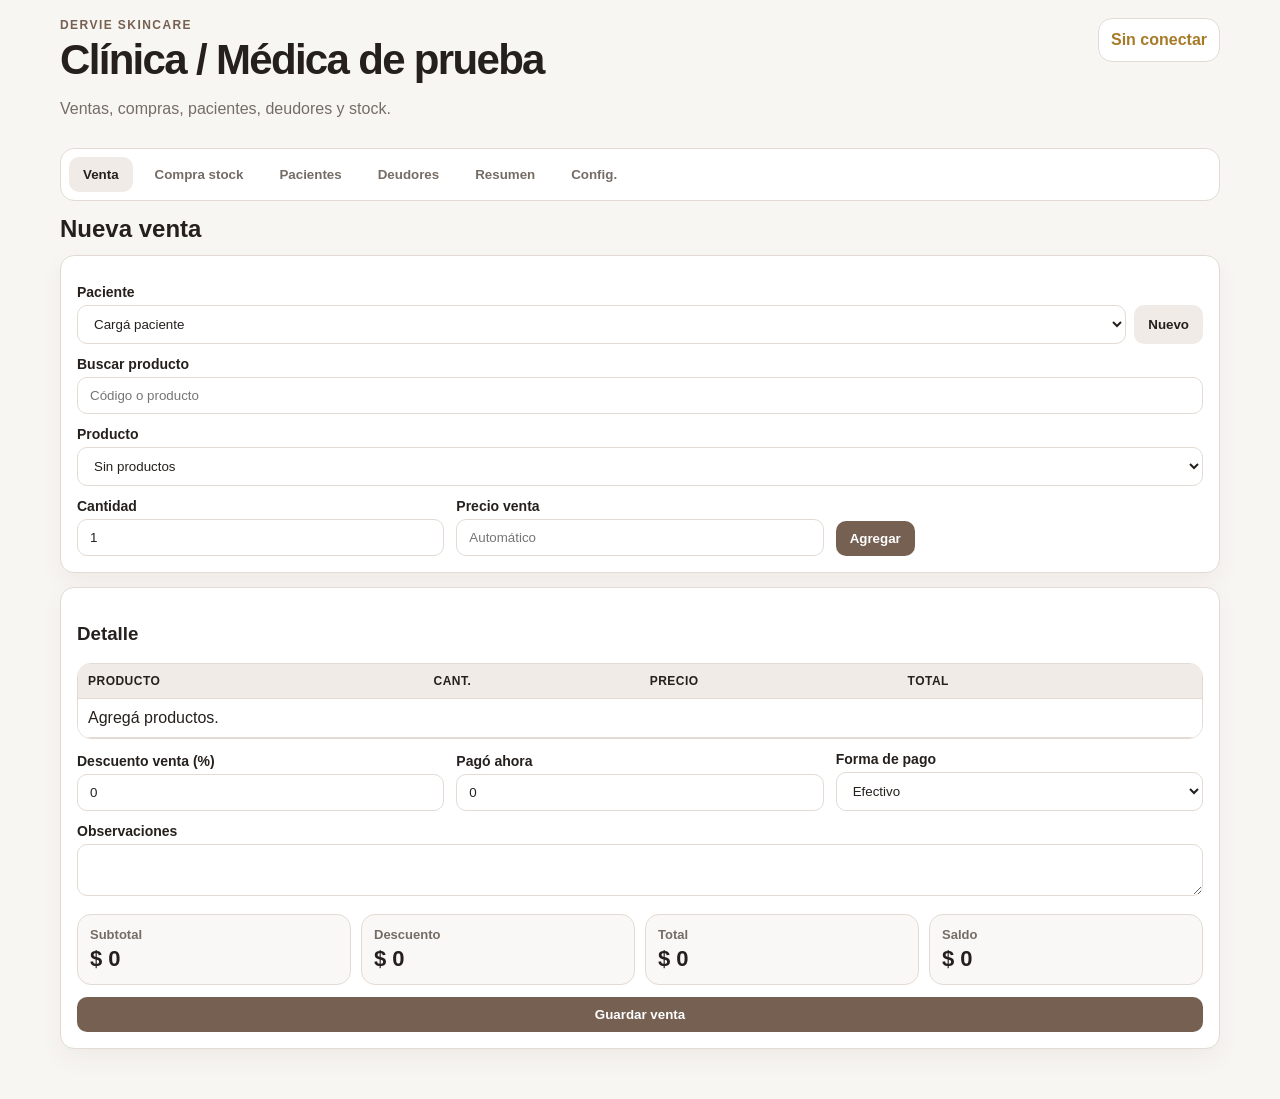
==== index.html @ 84cfae66 "Add files via upload" ====
<!doctype html>
<html lang="es-AR">
<head>
  <meta charset="utf-8">
  <meta name="viewport" content="width=device-width, initial-scale=1">
  <title>Dervie SkinCare</title>
  <link rel="stylesheet" href="style.css">
</head>
<body>
  <div class="app">
    <header class="topbar">
      <div><p class="eyebrow">Dervie SkinCare</p><h1 id="clinicName">Control de cremas</h1><p class="muted">Ventas, compras, pacientes, deudores y stock.</p></div>
      <div id="status" class="status warn">Sin conectar</div>
    </header>
    <nav class="menu">
      <button class="active" data-view="venta">Venta</button><button data-view="compra">Compra stock</button><button data-view="pacientes">Pacientes</button><button data-view="deudores">Deudores</button><button data-view="resumen">Resumen</button><button data-view="config">Config.</button>
    </nav>
    <main>
      <section id="venta" class="view active">
        <h2>Nueva venta</h2>
        <div class="card">
          <label>Paciente</label><div class="inline"><select id="vPaciente"></select><button class="light" data-go="pacientes">Nuevo</button></div>
          <label>Buscar producto</label><input id="vBuscar" placeholder="Código o producto">
          <label>Producto</label><select id="vProducto"></select>
          <div class="grid3"><div><label>Cantidad</label><input id="vCant" type="number" min="1" value="1"></div><div><label>Precio venta</label><input id="vPrecio" type="number" placeholder="Automático"></div><div class="end"><button id="addVenta" class="primary">Agregar</button></div></div>
        </div>
        <div class="card">
          <h3>Detalle</h3><div class="table"><table><thead><tr><th>Producto</th><th>Cant.</th><th>Precio</th><th>Total</th><th></th></tr></thead><tbody id="vDetalle"></tbody></table></div>
          <div class="grid3"><div><label>Descuento venta (%)</label><input id="vDesc" type="number" min="0" value="0"></div><div><label>Pagó ahora</label><input id="vPago" type="number" min="0" value="0"></div><div><label>Forma de pago</label><select id="vForma"><option>Efectivo</option><option>Transferencia</option><option>Débito</option><option>Crédito</option><option>Mixto</option><option>Pendiente</option></select></div></div>
          <label>Observaciones</label><textarea id="vObs" rows="2"></textarea>
          <div class="totals"><div><span>Subtotal</span><b id="vSub">$0</b></div><div><span>Descuento</span><b id="vDescMonto">$0</b></div><div><span>Total</span><b id="vTotal">$0</b></div><div><span>Saldo</span><b id="vSaldo">$0</b></div></div>
          <button id="saveVenta" class="primary wide">Guardar venta</button>
        </div>
      </section>
      <section id="compra" class="view">
        <div class="head"><h2>Compra / ingreso de stock</h2><button id="importCatalogo" class="light">Importar catálogo</button></div>
        <div class="card"><p class="hint">Precio compra = lo que la médica paga. Descuento: 10 unidades = 10%, 15 unidades = 20%.</p>
          <label>Buscar producto</label><input id="cBuscar" placeholder="Código o producto"><label>Producto</label><select id="cProducto"></select>
          <div class="grid3"><div><label>Cantidad</label><input id="cCant" type="number" min="1" value="1"></div><div><label>Precio compra</label><input id="cPrecio" type="number" placeholder="Automático"></div><div><label>Total estimado</label><input id="cTotal" disabled></div></div>
          <label>Observaciones</label><textarea id="cObs" rows="2"></textarea><button id="saveCompra" class="primary wide">Guardar compra y sumar stock</button>
        </div>
        <div class="card"><h3>Stock actual</h3><div class="table"><table><thead><tr><th>Código</th><th>Producto</th><th>Precio compra</th><th>Venta sugerida</th><th>Stock</th></tr></thead><tbody id="stockRows"></tbody></table></div></div>
      </section>
      <section id="pacientes" class="view">
        <h2>Pacientes</h2><div class="card"><label>Paciente</label><input id="pNombre" placeholder="Apellido y nombre"><label>Teléfono</label><input id="pTel"><label>Observaciones</label><textarea id="pObs" rows="2"></textarea><button id="savePaciente" class="primary wide">Guardar paciente</button></div>
        <div class="card"><input id="pBuscar" placeholder="Buscar paciente"><div class="table"><table><thead><tr><th>Paciente</th><th>Teléfono</th><th>Obs.</th></tr></thead><tbody id="pacRows"></tbody></table></div></div>
      </section>
      <section id="deudores" class="view"><h2>Deudores</h2><div class="card"><div class="table"><table><thead><tr><th>Fecha</th><th>Paciente</th><th>Total</th><th>Pagado</th><th>Saldo</th><th>Estado</th><th></th></tr></thead><tbody id="deudRows"></tbody></table></div></div></section>
      <section id="resumen" class="view"><div class="head"><h2>Resumen</h2><button id="reload" class="light">Actualizar</button></div><div class="kpis"><div><span>Ventas</span><b id="kVentas">$0</b></div><div><span>Cobrado</span><b id="kCobrado">$0</b></div><div><span>Deuda</span><b id="kDeuda">$0</b></div><div><span>Stock valorizado</span><b id="kStock">$0</b></div></div></section>
      <section id="config" class="view"><h2>Configuración</h2><div class="card"><p class="hint">Para probar, pegá acá la URL de Apps Script que termina en /exec. Para dejarla fija, pegala en config.js.</p><label>URL Apps Script</label><input id="apiUrl"><button id="saveApi" class="primary wide">Guardar conexión local</button><button id="testApi" class="light wide">Probar conexión</button></div></section>
    </main>
  </div>
  <dialog id="payDialog"><form method="dialog"><h3>Registrar pago</h3><p id="payInfo" class="muted"></p><input type="hidden" id="payVenta"><label>Importe</label><input id="payImporte" type="number"><label>Forma de pago</label><select id="payForma"><option>Efectivo</option><option>Transferencia</option><option>Débito</option><option>Crédito</option></select><label>Obs.</label><textarea id="payObs" rows="2"></textarea><div class="dialogActions"><button class="light" value="cancel">Cancelar</button><button id="confirmPay" class="primary">Guardar</button></div></form></dialog>
  <div id="toast" class="toast"></div>
  <script src="config.js"></script><script src="script.js"></script>
</body>
</html>
---- style.css ----
:root{--bg:#f8f6f3;--card:#fff;--soft:#f0ebe6;--line:#e3dbd3;--text:#25201d;--muted:#756c66;--brand:#756052;--ok:#3f7d5b;--warn:#a77a28;--bad:#a35353}*{box-sizing:border-box}body{margin:0;background:var(--bg);color:var(--text);font-family:Arial,Helvetica,sans-serif}.app{width:min(1160px,calc(100% - 24px));margin:0 auto;padding:18px 0 36px}.topbar,.head{display:flex;justify-content:space-between;gap:12px;align-items:flex-start}.eyebrow{margin:0 0 4px;color:var(--brand);font-size:12px;font-weight:700;letter-spacing:.12em;text-transform:uppercase}h1{margin:0 0 6px;font-size:clamp(28px,4vw,42px);letter-spacing:-.04em}h2{margin:0 0 12px}.muted,.hint{color:var(--muted)}.hint{background:#faf8f6;border:1px solid var(--line);border-radius:14px;padding:12px}.status{background:#fff;border:1px solid var(--line);border-radius:14px;padding:12px;font-weight:700}.status.ok{color:var(--ok)}.status.warn{color:var(--warn)}.status.bad{color:var(--bad)}.menu{display:flex;gap:8px;overflow:auto;background:#fff;border:1px solid var(--line);border-radius:14px;padding:8px;margin:14px 0}.menu button{border:0;background:transparent;color:var(--muted);border-radius:10px;padding:10px 14px;font-weight:700;cursor:pointer;white-space:nowrap}.menu button.active{background:var(--soft);color:var(--text)}.view{display:none}.view.active{display:block}.card,.kpis>div{background:var(--card);border:1px solid var(--line);border-radius:14px;padding:16px;margin-bottom:14px;box-shadow:0 10px 24px rgba(50,36,28,.05)}label{display:block;margin:12px 0 5px;font-weight:700;font-size:14px}input,select,textarea{width:100%;border:1px solid var(--line);border-radius:10px;padding:10px 12px;background:#fff;color:var(--text);outline:none}input:focus,select:focus,textarea:focus{border-color:#a58d7c;box-shadow:0 0 0 3px rgba(165,141,124,.18)}textarea{resize:vertical}.inline{display:grid;grid-template-columns:1fr auto;gap:8px}.grid3{display:grid;grid-template-columns:repeat(3,minmax(0,1fr));gap:12px;align-items:end}.end{align-self:end}button,.primary,.light{border:0;border-radius:10px;padding:10px 14px;font-weight:700;cursor:pointer}.primary{background:var(--brand);color:#fff}.light{background:var(--soft);color:var(--text)}.wide{width:100%;margin-top:12px}.table{overflow-x:auto;border:1px solid var(--line);border-radius:14px}table{width:100%;min-width:720px;border-collapse:collapse;background:#fff}th,td{padding:10px;border-bottom:1px solid var(--line);text-align:left;vertical-align:top}th{background:var(--soft);font-size:12px;text-transform:uppercase;letter-spacing:.04em}.totals,.kpis{display:grid;grid-template-columns:repeat(4,minmax(0,1fr));gap:10px;margin-top:14px}.totals div{background:#faf8f6;border:1px solid var(--line);border-radius:14px;padding:12px}.totals span,.kpis span{display:block;color:var(--muted);font-size:13px;font-weight:700}.totals b,.kpis b{display:block;margin-top:4px;font-size:22px}.badge{display:inline-block;border-radius:999px;padding:4px 8px;font-size:12px;font-weight:700}.badge.ok{background:#e6f1ea;color:var(--ok)}.badge.warn{background:#f5eddd;color:var(--warn)}.badge.bad{background:#f5e3e3;color:var(--bad)}dialog{border:0;border-radius:14px;width:min(460px,calc(100% - 24px));padding:18px}.dialogActions{display:flex;justify-content:flex-end;gap:8px;margin-top:14px}.toast{position:fixed;right:16px;bottom:16px;background:#25201d;color:#fff;border-radius:14px;padding:12px 14px;max-width:420px;opacity:0;transform:translateY(10px);pointer-events:none;transition:.2s}.toast.show{opacity:1;transform:translateY(0)}.toast.ok{background:var(--ok)}.toast.bad{background:var(--bad)}.toast.warn{background:var(--warn)}@media(max-width:800px){.topbar,.head{flex-direction:column}.inline,.grid3,.totals,.kpis{grid-template-columns:1fr}}
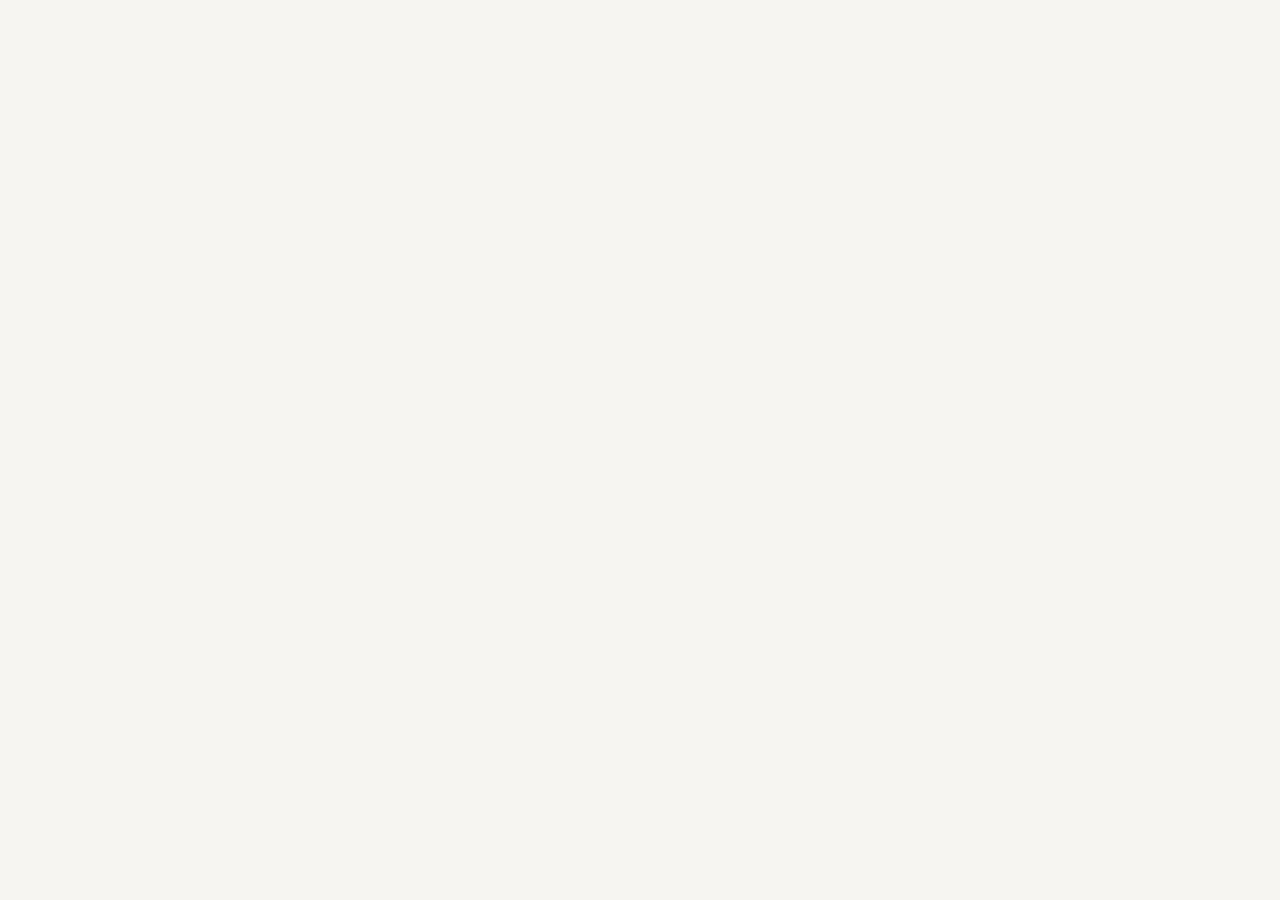
==== commit ca6bc0ef: "Add files via upload" ====
--- a/index.html
+++ b/index.html
@@ -2,56 +2,12 @@
 <html lang="es-AR">
 <head>
   <meta charset="utf-8">
-  <meta name="viewport" content="width=device-width, initial-scale=1">
-  <title>Dervie SkinCare</title>
-  <link rel="stylesheet" href="style.css">
+  <meta name="viewport" content="width=device-width,initial-scale=1">
+  <title>Dashboard | Dervie SkinCare</title>
+  <link rel="icon" href="assets/logo.svg">
+  <link rel="stylesheet" href="css/styles.css">
 </head>
 <body>
-  <div class="app">
-    <header class="topbar">
-      <div><p class="eyebrow">Dervie SkinCare</p><h1 id="clinicName">Control de cremas</h1><p class="muted">Ventas, compras, pacientes, deudores y stock.</p></div>
-      <div id="status" class="status warn">Sin conectar</div>
-    </header>
-    <nav class="menu">
-      <button class="active" data-view="venta">Venta</button><button data-view="compra">Compra stock</button><button data-view="pacientes">Pacientes</button><button data-view="deudores">Deudores</button><button data-view="resumen">Resumen</button><button data-view="config">Config.</button>
-    </nav>
-    <main>
-      <section id="venta" class="view active">
-        <h2>Nueva venta</h2>
-        <div class="card">
-          <label>Paciente</label><div class="inline"><select id="vPaciente"></select><button class="light" data-go="pacientes">Nuevo</button></div>
-          <label>Buscar producto</label><input id="vBuscar" placeholder="Código o producto">
-          <label>Producto</label><select id="vProducto"></select>
-          <div class="grid3"><div><label>Cantidad</label><input id="vCant" type="number" min="1" value="1"></div><div><label>Precio venta</label><input id="vPrecio" type="number" placeholder="Automático"></div><div class="end"><button id="addVenta" class="primary">Agregar</button></div></div>
-        </div>
-        <div class="card">
-          <h3>Detalle</h3><div class="table"><table><thead><tr><th>Producto</th><th>Cant.</th><th>Precio</th><th>Total</th><th></th></tr></thead><tbody id="vDetalle"></tbody></table></div>
-          <div class="grid3"><div><label>Descuento venta (%)</label><input id="vDesc" type="number" min="0" value="0"></div><div><label>Pagó ahora</label><input id="vPago" type="number" min="0" value="0"></div><div><label>Forma de pago</label><select id="vForma"><option>Efectivo</option><option>Transferencia</option><option>Débito</option><option>Crédito</option><option>Mixto</option><option>Pendiente</option></select></div></div>
-          <label>Observaciones</label><textarea id="vObs" rows="2"></textarea>
-          <div class="totals"><div><span>Subtotal</span><b id="vSub">$0</b></div><div><span>Descuento</span><b id="vDescMonto">$0</b></div><div><span>Total</span><b id="vTotal">$0</b></div><div><span>Saldo</span><b id="vSaldo">$0</b></div></div>
-          <button id="saveVenta" class="primary wide">Guardar venta</button>
-        </div>
-      </section>
-      <section id="compra" class="view">
-        <div class="head"><h2>Compra / ingreso de stock</h2><button id="importCatalogo" class="light">Importar catálogo</button></div>
-        <div class="card"><p class="hint">Precio compra = lo que la médica paga. Descuento: 10 unidades = 10%, 15 unidades = 20%.</p>
-          <label>Buscar producto</label><input id="cBuscar" placeholder="Código o producto"><label>Producto</label><select id="cProducto"></select>
-          <div class="grid3"><div><label>Cantidad</label><input id="cCant" type="number" min="1" value="1"></div><div><label>Precio compra</label><input id="cPrecio" type="number" placeholder="Automático"></div><div><label>Total estimado</label><input id="cTotal" disabled></div></div>
-          <label>Observaciones</label><textarea id="cObs" rows="2"></textarea><button id="saveCompra" class="primary wide">Guardar compra y sumar stock</button>
-        </div>
-        <div class="card"><h3>Stock actual</h3><div class="table"><table><thead><tr><th>Código</th><th>Producto</th><th>Precio compra</th><th>Venta sugerida</th><th>Stock</th></tr></thead><tbody id="stockRows"></tbody></table></div></div>
-      </section>
-      <section id="pacientes" class="view">
-        <h2>Pacientes</h2><div class="card"><label>Paciente</label><input id="pNombre" placeholder="Apellido y nombre"><label>Teléfono</label><input id="pTel"><label>Observaciones</label><textarea id="pObs" rows="2"></textarea><button id="savePaciente" class="primary wide">Guardar paciente</button></div>
-        <div class="card"><input id="pBuscar" placeholder="Buscar paciente"><div class="table"><table><thead><tr><th>Paciente</th><th>Teléfono</th><th>Obs.</th></tr></thead><tbody id="pacRows"></tbody></table></div></div>
-      </section>
-      <section id="deudores" class="view"><h2>Deudores</h2><div class="card"><div class="table"><table><thead><tr><th>Fecha</th><th>Paciente</th><th>Total</th><th>Pagado</th><th>Saldo</th><th>Estado</th><th></th></tr></thead><tbody id="deudRows"></tbody></table></div></div></section>
-      <section id="resumen" class="view"><div class="head"><h2>Resumen</h2><button id="reload" class="light">Actualizar</button></div><div class="kpis"><div><span>Ventas</span><b id="kVentas">$0</b></div><div><span>Cobrado</span><b id="kCobrado">$0</b></div><div><span>Deuda</span><b id="kDeuda">$0</b></div><div><span>Stock valorizado</span><b id="kStock">$0</b></div></div></section>
-      <section id="config" class="view"><h2>Configuración</h2><div class="card"><p class="hint">Para probar, pegá acá la URL de Apps Script que termina en /exec. Para dejarla fija, pegala en config.js.</p><label>URL Apps Script</label><input id="apiUrl"><button id="saveApi" class="primary wide">Guardar conexión local</button><button id="testApi" class="light wide">Probar conexión</button></div></section>
-    </main>
-  </div>
-  <dialog id="payDialog"><form method="dialog"><h3>Registrar pago</h3><p id="payInfo" class="muted"></p><input type="hidden" id="payVenta"><label>Importe</label><input id="payImporte" type="number"><label>Forma de pago</label><select id="payForma"><option>Efectivo</option><option>Transferencia</option><option>Débito</option><option>Crédito</option></select><label>Obs.</label><textarea id="payObs" rows="2"></textarea><div class="dialogActions"><button class="light" value="cancel">Cancelar</button><button id="confirmPay" class="primary">Guardar</button></div></form></dialog>
-  <div id="toast" class="toast"></div>
-  <script src="config.js"></script><script src="script.js"></script>
+  <script type="module" src="js/dashboard.js"></script>
 </body>
-</html>
+</html>
--- a/css/styles.css
+++ b/css/styles.css
@@ -0,0 +1,66 @@
+
+:root{
+  --bg:#f7f5f2;--card:#fff;--card2:#fbfaf8;--text:#27221e;--muted:#72685f;
+  --line:#e3dad2;--soft:#f0ebe6;--brand:#7b5b46;--brand2:#a88469;
+  --ok:#2f7d55;--warn:#b7791f;--bad:#b34d4d;--blue:#346da6;
+  --shadow:0 16px 42px rgba(42,30,22,.08);--radius:18px;
+  --font:Inter,system-ui,-apple-system,BlinkMacSystemFont,"Segoe UI",Arial,sans-serif;
+}
+[data-theme="dark"]{
+  --bg:#161310;--card:#211d19;--card2:#2a2520;--text:#f3eee8;--muted:#b6aaa0;
+  --line:#3b332c;--soft:#302a24;--brand:#c8a98e;--brand2:#e3c8af;
+  --shadow:0 16px 42px rgba(0,0,0,.22);
+}
+*{box-sizing:border-box}
+body{margin:0;background:radial-gradient(circle at top left,rgba(168,132,105,.22),transparent 28rem),var(--bg);color:var(--text);font-family:var(--font)}
+button,input,select,textarea{font:inherit}
+a{text-decoration:none;color:inherit}
+.app{display:grid;grid-template-columns:270px 1fr;min-height:100vh}
+.side{position:sticky;top:0;height:100vh;padding:22px;border-right:1px solid var(--line);background:rgba(255,255,255,.68);backdrop-filter:blur(18px)}
+[data-theme="dark"] .side{background:rgba(33,29,25,.72)}
+.logo{display:flex;margin-bottom:24px}.logo img{width:170px}
+.nav{display:grid;gap:8px}.nav a{padding:12px;border-radius:14px;color:var(--muted);font-weight:800;display:flex;gap:10px;align-items:center}
+.nav a:hover{background:var(--soft);color:var(--text)}.nav a.active{background:var(--text);color:var(--bg)}
+.side-foot{position:absolute;left:22px;right:22px;bottom:22px;display:grid;gap:10px}
+.userbox{background:var(--card);border:1px solid var(--line);border-radius:var(--radius);padding:13px;box-shadow:var(--shadow);font-size:13px}
+.userbox strong{display:block}.userbox span{color:var(--muted);word-break:break-word}
+.main{padding:26px;max-width:1360px;width:100%}
+.top{display:flex;justify-content:space-between;align-items:flex-start;gap:16px;margin-bottom:22px}
+.eyebrow{margin:0 0 6px;color:var(--brand);font-size:12px;text-transform:uppercase;letter-spacing:.13em;font-weight:900}
+h1{font-size:clamp(30px,4vw,48px);margin:0 0 6px;letter-spacing:-.045em}
+h2{font-size:23px;margin:0 0 12px;letter-spacing:-.03em}
+h3{margin:0 0 10px}.muted{color:var(--muted)}
+.actions{display:flex;gap:10px;flex-wrap:wrap}
+.btn{border:0;border-radius:13px;background:var(--soft);color:var(--text);min-height:42px;padding:10px 14px;font-weight:900;cursor:pointer}
+.btn.primary{background:var(--brand);color:#fff}.btn.dark{background:var(--text);color:var(--bg)}.btn.danger{background:var(--bad);color:#fff}.btn.ghost{background:transparent;border:1px solid var(--line)}.btn.block{width:100%}.btn:disabled{opacity:.55;cursor:not-allowed}
+.grid{display:grid;gap:16px}.cols2{grid-template-columns:repeat(2,minmax(0,1fr))}.cols3{grid-template-columns:repeat(3,minmax(0,1fr))}.cols4{grid-template-columns:repeat(4,minmax(0,1fr))}
+.card{background:var(--card);border:1px solid var(--line);border-radius:var(--radius);box-shadow:var(--shadow);padding:18px;margin-bottom:16px}
+.kpi span{color:var(--muted);font-size:13px;font-weight:900}.kpi strong{display:block;font-size:28px;margin-top:6px;letter-spacing:-.04em}.kpi small{color:var(--muted)}
+label{display:block;font-size:13px;font-weight:900;margin:10px 0 6px}
+input,select,textarea{width:100%;border:1px solid var(--line);background:var(--card);color:var(--text);border-radius:13px;padding:11px 12px;min-height:42px;outline:0}
+textarea{resize:vertical;min-height:82px}
+input:focus,select:focus,textarea:focus{border-color:var(--brand2);box-shadow:0 0 0 4px rgba(168,132,105,.18)}
+.formgrid{display:grid;gap:12px}.form2{grid-template-columns:repeat(2,minmax(0,1fr))}.form3{grid-template-columns:repeat(3,minmax(0,1fr))}.form4{grid-template-columns:repeat(4,minmax(0,1fr))}
+.inline{display:grid;grid-template-columns:1fr auto;gap:8px}.split{display:grid;grid-template-columns:1.08fr .92fr;gap:16px}
+.tablewrap{overflow:auto;border:1px solid var(--line);border-radius:var(--radius);background:var(--card)}
+table{width:100%;border-collapse:collapse;min-width:880px}
+th,td{padding:12px;border-bottom:1px solid var(--line);text-align:left;font-size:14px;vertical-align:middle}
+th{font-size:11px;text-transform:uppercase;letter-spacing:.08em;color:var(--muted);background:var(--card2)}
+tr:last-child td{border-bottom:0}.help{font-size:12px;color:var(--muted);margin-top:4px}.empty{text-align:center;color:var(--muted);padding:30px}
+.badge{display:inline-flex;align-items:center;border-radius:999px;padding:5px 9px;font-size:12px;font-weight:900}
+.ok{background:rgba(47,125,85,.13);color:var(--ok)}.warn{background:rgba(183,121,31,.15);color:var(--warn)}.bad{background:rgba(179,77,77,.15);color:var(--bad)}.blue{background:rgba(52,109,166,.14);color:var(--blue)}
+.totals{display:grid;grid-template-columns:repeat(4,minmax(0,1fr));gap:10px;margin-top:14px}
+.total{background:var(--card2);border:1px solid var(--line);border-radius:15px;padding:12px}.total span{font-size:12px;color:var(--muted);font-weight:900}.total strong{display:block;font-size:20px;margin-top:4px}
+dialog{border:0;border-radius:22px;padding:0;width:min(760px,calc(100vw - 26px));background:var(--card);color:var(--text);box-shadow:0 28px 80px rgba(0,0,0,.28)}
+dialog::backdrop{background:rgba(0,0,0,.34);backdrop-filter:blur(3px)}
+.modal{padding:20px}.modal-head{display:flex;justify-content:space-between;gap:12px;align-items:flex-start;margin-bottom:12px}.modal-actions{display:flex;gap:10px;justify-content:flex-end;margin-top:16px}
+.toast{position:fixed;right:20px;bottom:20px;z-index:50;background:var(--text);color:var(--bg);padding:13px 15px;border-radius:16px;box-shadow:var(--shadow);opacity:0;transform:translateY(10px);transition:.18s;pointer-events:none;max-width:min(460px,calc(100vw - 28px))}
+.toast.show{opacity:1;transform:translateY(0)}.toast.ok{background:var(--ok);color:#fff}.toast.warn{background:var(--warn);color:#fff}.toast.bad{background:var(--bad);color:#fff}
+.loading{position:fixed;inset:0;display:none;z-index:45;place-items:center;background:rgba(247,245,242,.65);backdrop-filter:blur(3px)}
+[data-theme="dark"] .loading{background:rgba(22,19,16,.65)}.loading.show{display:grid}
+.loadcard{background:var(--card);border:1px solid var(--line);border-radius:20px;padding:22px;text-align:center;box-shadow:var(--shadow)}
+.spin{width:30px;height:30px;border:3px solid var(--line);border-top-color:var(--brand);border-radius:999px;margin:0 auto 10px;animation:spin .75s linear infinite}@keyframes spin{to{transform:rotate(360deg)}}
+.mobile{display:none;position:sticky;top:0;z-index:25;background:rgba(255,255,255,.82);border-bottom:1px solid var(--line);backdrop-filter:blur(16px);padding:12px 14px;justify-content:space-between;align-items:center}
+[data-theme="dark"] .mobile{background:rgba(33,29,25,.82)}
+.mobile img{width:145px}.menubtn{border:1px solid var(--line);background:var(--card);border-radius:12px;width:42px;height:42px;font-weight:900}
+@media(max-width:980px){.app{display:block}.mobile{display:flex}.side{position:fixed;inset:0 auto 0 0;z-index:35;width:290px;transform:translateX(-105%);transition:.2s}.menu-open .side{transform:translateX(0)}.side-foot{position:static;margin-top:18px}.main{padding:18px 14px}.top{flex-direction:column}.grid,.cols2,.cols3,.cols4,.split,.formgrid,.form2,.form3,.form4,.totals{grid-template-columns:1fr}.actions{width:100%}.actions .btn{flex:1}}
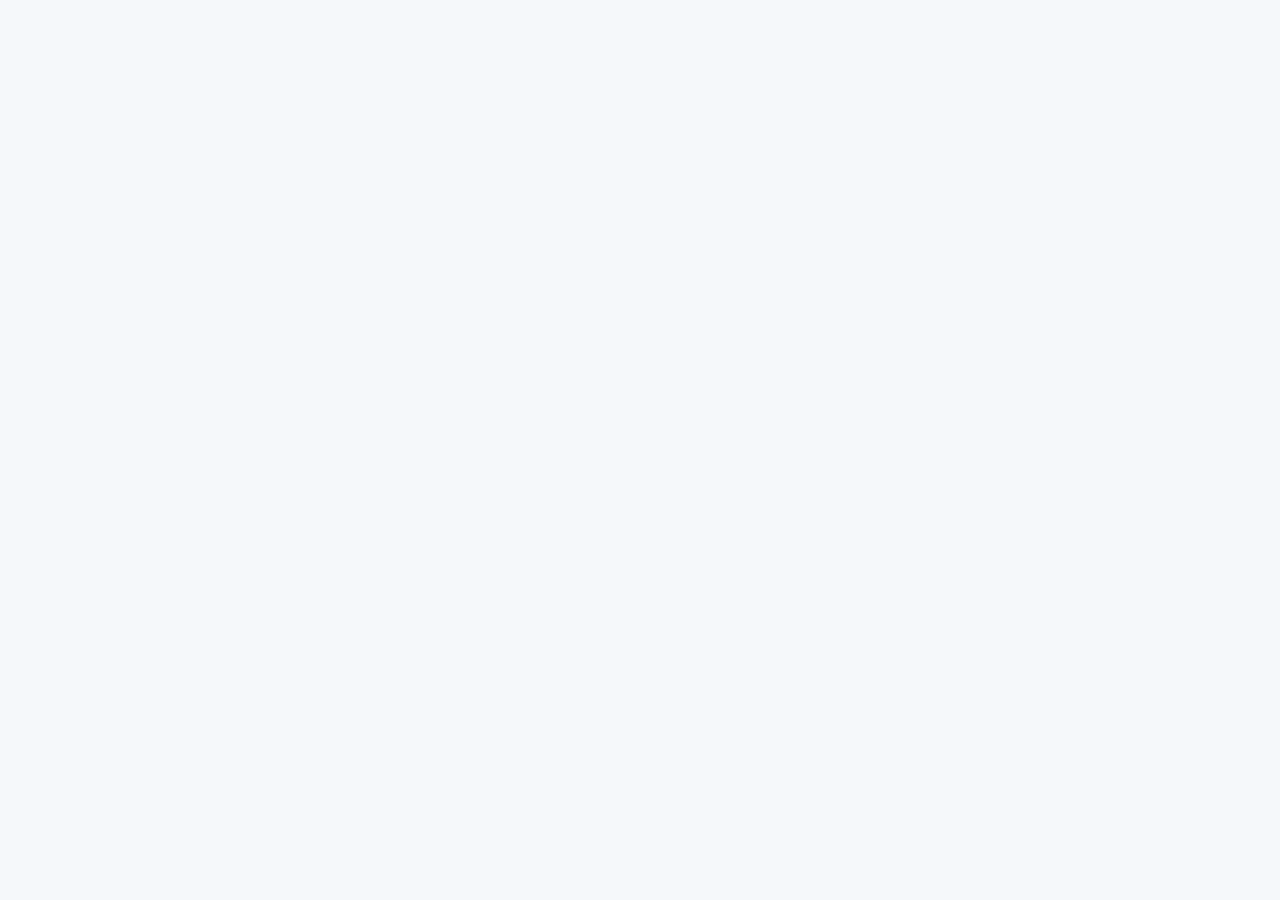
==== commit 881b4ba0: "Actualizar version de modulos web" ====
--- a/index.html
+++ b/index.html
@@ -3,11 +3,12 @@
 <head>
   <meta charset="utf-8">
   <meta name="viewport" content="width=device-width,initial-scale=1">
-  <title>Dashboard | Dervie SkinCare</title>
+  <title>Ventas | Dervie SkinCare</title>
   <link rel="icon" href="assets/logo.svg">
   <link rel="stylesheet" href="css/styles.css">
+  
 </head>
 <body>
-  <script type="module" src="js/dashboard.js"></script>
+  <script type="module" src="js/ventas.js?v=20260627b"></script>
 </body>
 </html>
--- a/css/styles.css
+++ b/css/styles.css
@@ -1,66 +1,91 @@
-
 :root{
-  --bg:#f7f5f2;--card:#fff;--card2:#fbfaf8;--text:#27221e;--muted:#72685f;
-  --line:#e3dad2;--soft:#f0ebe6;--brand:#7b5b46;--brand2:#a88469;
-  --ok:#2f7d55;--warn:#b7791f;--bad:#b34d4d;--blue:#346da6;
-  --shadow:0 16px 42px rgba(42,30,22,.08);--radius:18px;
+  --bg:#f5f8fa;--card:#fff;--card2:#f8fafc;--text:#18212b;--muted:#687786;
+  --line:#dfe7ed;--soft:#edf3f7;--brand:#0066b3;--brand-dark:#00528f;--brand-soft:#e8f4fc;
+  --ok:#16784a;--warn:#a86708;--bad:#c43d4d;--blue:#0066b3;
+  --shadow:0 4px 16px rgba(23,48,68,.06);--radius:12px;
   --font:Inter,system-ui,-apple-system,BlinkMacSystemFont,"Segoe UI",Arial,sans-serif;
 }
-[data-theme="dark"]{
-  --bg:#161310;--card:#211d19;--card2:#2a2520;--text:#f3eee8;--muted:#b6aaa0;
-  --line:#3b332c;--soft:#302a24;--brand:#c8a98e;--brand2:#e3c8af;
-  --shadow:0 16px 42px rgba(0,0,0,.22);
-}
 *{box-sizing:border-box}
-body{margin:0;background:radial-gradient(circle at top left,rgba(168,132,105,.22),transparent 28rem),var(--bg);color:var(--text);font-family:var(--font)}
+html{background:var(--bg)}
+body{margin:0;background:var(--bg);color:var(--text);font-family:var(--font);font-size:15px;line-height:1.45}
 button,input,select,textarea{font:inherit}
+button{touch-action:manipulation}
 a{text-decoration:none;color:inherit}
-.app{display:grid;grid-template-columns:270px 1fr;min-height:100vh}
-.side{position:sticky;top:0;height:100vh;padding:22px;border-right:1px solid var(--line);background:rgba(255,255,255,.68);backdrop-filter:blur(18px)}
-[data-theme="dark"] .side{background:rgba(33,29,25,.72)}
-.logo{display:flex;margin-bottom:24px}.logo img{width:170px}
-.nav{display:grid;gap:8px}.nav a{padding:12px;border-radius:14px;color:var(--muted);font-weight:800;display:flex;gap:10px;align-items:center}
-.nav a:hover{background:var(--soft);color:var(--text)}.nav a.active{background:var(--text);color:var(--bg)}
-.side-foot{position:absolute;left:22px;right:22px;bottom:22px;display:grid;gap:10px}
-.userbox{background:var(--card);border:1px solid var(--line);border-radius:var(--radius);padding:13px;box-shadow:var(--shadow);font-size:13px}
-.userbox strong{display:block}.userbox span{color:var(--muted);word-break:break-word}
-.main{padding:26px;max-width:1360px;width:100%}
-.top{display:flex;justify-content:space-between;align-items:flex-start;gap:16px;margin-bottom:22px}
-.eyebrow{margin:0 0 6px;color:var(--brand);font-size:12px;text-transform:uppercase;letter-spacing:.13em;font-weight:900}
-h1{font-size:clamp(30px,4vw,48px);margin:0 0 6px;letter-spacing:-.045em}
-h2{font-size:23px;margin:0 0 12px;letter-spacing:-.03em}
-h3{margin:0 0 10px}.muted{color:var(--muted)}
-.actions{display:flex;gap:10px;flex-wrap:wrap}
-.btn{border:0;border-radius:13px;background:var(--soft);color:var(--text);min-height:42px;padding:10px 14px;font-weight:900;cursor:pointer}
-.btn.primary{background:var(--brand);color:#fff}.btn.dark{background:var(--text);color:var(--bg)}.btn.danger{background:var(--bad);color:#fff}.btn.ghost{background:transparent;border:1px solid var(--line)}.btn.block{width:100%}.btn:disabled{opacity:.55;cursor:not-allowed}
-.grid{display:grid;gap:16px}.cols2{grid-template-columns:repeat(2,minmax(0,1fr))}.cols3{grid-template-columns:repeat(3,minmax(0,1fr))}.cols4{grid-template-columns:repeat(4,minmax(0,1fr))}
-.card{background:var(--card);border:1px solid var(--line);border-radius:var(--radius);box-shadow:var(--shadow);padding:18px;margin-bottom:16px}
-.kpi span{color:var(--muted);font-size:13px;font-weight:900}.kpi strong{display:block;font-size:28px;margin-top:6px;letter-spacing:-.04em}.kpi small{color:var(--muted)}
-label{display:block;font-size:13px;font-weight:900;margin:10px 0 6px}
-input,select,textarea{width:100%;border:1px solid var(--line);background:var(--card);color:var(--text);border-radius:13px;padding:11px 12px;min-height:42px;outline:0}
+.app{display:grid;grid-template-columns:236px minmax(0,1fr);min-height:100vh}
+.side{position:sticky;top:0;height:100vh;padding:24px 18px;border-right:1px solid var(--line);background:#fff}
+.logo{display:flex;padding:0 8px;margin-bottom:30px}.logo img{width:174px;height:auto}
+.nav{display:grid;gap:24px}.nav-group{display:grid;gap:4px}
+.nav-title{margin:0 10px 7px;color:#8a98a5;font-size:10px;text-transform:uppercase;letter-spacing:.12em;font-weight:800}
+.nav a{min-height:42px;padding:10px;border-radius:9px;color:#465563;font-weight:650;display:flex;gap:10px;align-items:center;transition:background .15s,color .15s}
+.nav a:hover{background:var(--soft);color:var(--text)}
+.nav a.active{background:var(--brand-soft);color:var(--brand);font-weight:750}
+.nav-dot{width:7px;height:7px;border:1.5px solid currentColor;border-radius:50%;flex:0 0 auto}
+.nav a.active .nav-dot{border-color:var(--brand);background:var(--brand)}
+.side-foot{position:absolute;left:18px;right:18px;bottom:20px}
+.userbox{border-top:1px solid var(--line);padding:15px 8px 0;font-size:12px}
+.userbox strong{display:block;color:var(--text);font-size:13px}.userbox span{display:block;color:var(--muted);margin-top:2px}
+.main{padding:30px clamp(20px,3vw,42px) 48px;max-width:1500px;width:100%;margin:0 auto}
+.top{display:flex;justify-content:space-between;align-items:center;gap:20px;margin-bottom:26px}
+.page-heading{max-width:780px}.eyebrow{margin:0 0 4px;color:var(--brand);font-size:11px;text-transform:uppercase;letter-spacing:.1em;font-weight:800}
+h1{font-size:clamp(28px,3vw,38px);line-height:1.15;margin:0 0 6px;letter-spacing:-.025em}
+h2{font-size:19px;line-height:1.25;margin:0 0 14px;letter-spacing:-.012em}
+h3{margin:0 0 10px}.muted{color:var(--muted);margin-top:0}
+.actions{display:flex;gap:9px;flex-wrap:wrap}
+.btn{border:1px solid transparent;border-radius:9px;background:var(--soft);color:var(--text);min-height:40px;padding:9px 13px;font-weight:700;cursor:pointer;transition:background .15s,border-color .15s,transform .15s}
+.btn:hover{border-color:#cbd7df}.btn:active{transform:translateY(1px)}
+.btn.primary{background:var(--brand);color:#fff}.btn.primary:hover{background:var(--brand-dark);border-color:var(--brand-dark)}
+.btn.dark{background:var(--brand);color:#fff}.btn.danger{background:#fff1f2;color:var(--bad);border-color:#f2cbd0}
+.btn.ghost{background:#fff;border-color:var(--line)}.btn.block{width:100%}.btn:disabled{opacity:.5;cursor:not-allowed}
+.grid{display:grid;gap:14px}.grid>*{min-width:0}.cols2{grid-template-columns:repeat(2,minmax(0,1fr))}.cols3{grid-template-columns:repeat(3,minmax(0,1fr))}.cols4{grid-template-columns:repeat(4,minmax(0,1fr))}
+.card{background:var(--card);border:1px solid var(--line);border-radius:var(--radius);box-shadow:var(--shadow);padding:20px;margin-bottom:14px}
+.kpi{box-shadow:none;border-top:3px solid var(--brand)}.kpi span{color:var(--muted);font-size:12px;font-weight:700}.kpi strong{display:block;font-size:27px;margin:5px 0 1px;letter-spacing:-.025em}.kpi small{color:var(--muted);font-size:11px}
+label{display:block;font-size:12px;font-weight:750;margin:11px 0 6px;color:#3d4b58}
+input,select,textarea{width:100%;border:1px solid #ccd8e0;background:#fff;color:var(--text);border-radius:8px;padding:10px 11px;min-height:42px;outline:0}
 textarea{resize:vertical;min-height:82px}
-input:focus,select:focus,textarea:focus{border-color:var(--brand2);box-shadow:0 0 0 4px rgba(168,132,105,.18)}
+input:hover,select:hover,textarea:hover{border-color:#aebdc8}
+input:focus,select:focus,textarea:focus{border-color:var(--brand);box-shadow:0 0 0 3px rgba(0,102,179,.12)}
+input:invalid:not(:placeholder-shown){border-color:var(--bad)}
 .formgrid{display:grid;gap:12px}.form2{grid-template-columns:repeat(2,minmax(0,1fr))}.form3{grid-template-columns:repeat(3,minmax(0,1fr))}.form4{grid-template-columns:repeat(4,minmax(0,1fr))}
-.inline{display:grid;grid-template-columns:1fr auto;gap:8px}.split{display:grid;grid-template-columns:1.08fr .92fr;gap:16px}
-.tablewrap{overflow:auto;border:1px solid var(--line);border-radius:var(--radius);background:var(--card)}
-table{width:100%;border-collapse:collapse;min-width:880px}
-th,td{padding:12px;border-bottom:1px solid var(--line);text-align:left;font-size:14px;vertical-align:middle}
-th{font-size:11px;text-transform:uppercase;letter-spacing:.08em;color:var(--muted);background:var(--card2)}
-tr:last-child td{border-bottom:0}.help{font-size:12px;color:var(--muted);margin-top:4px}.empty{text-align:center;color:var(--muted);padding:30px}
-.badge{display:inline-flex;align-items:center;border-radius:999px;padding:5px 9px;font-size:12px;font-weight:900}
-.ok{background:rgba(47,125,85,.13);color:var(--ok)}.warn{background:rgba(183,121,31,.15);color:var(--warn)}.bad{background:rgba(179,77,77,.15);color:var(--bad)}.blue{background:rgba(52,109,166,.14);color:var(--blue)}
-.totals{display:grid;grid-template-columns:repeat(4,minmax(0,1fr));gap:10px;margin-top:14px}
-.total{background:var(--card2);border:1px solid var(--line);border-radius:15px;padding:12px}.total span{font-size:12px;color:var(--muted);font-weight:900}.total strong{display:block;font-size:20px;margin-top:4px}
-dialog{border:0;border-radius:22px;padding:0;width:min(760px,calc(100vw - 26px));background:var(--card);color:var(--text);box-shadow:0 28px 80px rgba(0,0,0,.28)}
-dialog::backdrop{background:rgba(0,0,0,.34);backdrop-filter:blur(3px)}
-.modal{padding:20px}.modal-head{display:flex;justify-content:space-between;gap:12px;align-items:flex-start;margin-bottom:12px}.modal-actions{display:flex;gap:10px;justify-content:flex-end;margin-top:16px}
-.toast{position:fixed;right:20px;bottom:20px;z-index:50;background:var(--text);color:var(--bg);padding:13px 15px;border-radius:16px;box-shadow:var(--shadow);opacity:0;transform:translateY(10px);transition:.18s;pointer-events:none;max-width:min(460px,calc(100vw - 28px))}
+.inline{display:grid;grid-template-columns:1fr auto;gap:8px}.split{display:grid;grid-template-columns:1.08fr .92fr;gap:14px}
+.tablewrap{overflow:auto;border:1px solid var(--line);border-radius:10px;background:#fff}
+table{width:100%;border-collapse:collapse;min-width:820px}
+th,td{padding:12px 13px;border-bottom:1px solid var(--line);text-align:left;font-size:13px;vertical-align:middle}
+th{font-size:10px;text-transform:uppercase;letter-spacing:.075em;color:#657584;background:#f4f7f9;white-space:nowrap}
+tbody tr:hover{background:#f9fbfc}tr:last-child td{border-bottom:0}.help{font-size:11px;color:var(--muted);margin-top:4px}.empty{text-align:center;color:var(--muted);padding:28px}
+.badge{display:inline-flex;align-items:center;border-radius:999px;padding:4px 8px;font-size:10px;font-weight:800;white-space:nowrap}
+.ok{background:#e7f5ed;color:var(--ok)}.warn{background:#fff5df;color:var(--warn)}.bad{background:#fff0f1;color:var(--bad)}.blue{background:var(--brand-soft);color:var(--blue)}
+.totals{display:grid;grid-template-columns:repeat(4,minmax(0,1fr));gap:9px;margin-top:14px}
+.total{background:var(--card2);border:1px solid var(--line);border-radius:9px;padding:11px}.total span{font-size:11px;color:var(--muted);font-weight:700}.total strong{display:block;font-size:19px;margin-top:3px}
+.alert-list{display:grid;gap:8px}.alert{display:flex;justify-content:space-between;align-items:center;gap:10px;padding:11px;border:1px solid var(--line);border-left:3px solid var(--brand);border-radius:8px;background:#fff}
+.alert strong{display:block}.chart{min-height:260px}.bar{height:9px;background:var(--soft);border-radius:999px;overflow:hidden}.bar span{display:block;height:100%;background:var(--brand);border-radius:999px}
+.featured-catalog{display:grid;grid-template-columns:repeat(4,minmax(0,1fr));gap:14px}.catalog-product{overflow:hidden;border:1px solid var(--line);border-radius:12px;background:#fff;box-shadow:0 10px 24px rgba(20,42,58,.04)}.catalog-product img{display:block;width:100%;aspect-ratio:1/1;object-fit:contain;background:#fff}.catalog-product-body{padding:13px}.catalog-product small,.pack-card small{display:inline-block;margin-bottom:7px;color:var(--brand);font-size:10px;font-weight:850;text-transform:uppercase;letter-spacing:.1em}.catalog-product h3,.pack-card h3{font-size:17px;margin:0 0 5px}.catalog-product span{display:block;color:#3d4b58;font-size:12px;font-weight:800}.catalog-product p,.pack-card p{margin:8px 0 11px;color:var(--muted);font-size:12px;line-height:1.42}.catalog-metrics{display:grid;grid-template-columns:1fr 1fr;gap:6px;padding-top:10px;border-top:1px solid var(--line)}.catalog-metrics b{grid-column:1/-1;font-size:17px}.catalog-metrics em{font-style:normal;color:var(--muted);font-size:11px}
+.pack-grid{display:grid;grid-template-columns:repeat(3,minmax(0,1fr));gap:12px}.pack-card{border:1px solid var(--line);border-radius:12px;background:#fff;padding:16px}.pack-card ul{margin:0 0 13px;padding-left:18px;color:#3d4b58;font-size:12px}.pack-total{display:grid;grid-template-columns:1fr auto;gap:5px 10px;align-items:center;padding-top:11px;border-top:1px solid var(--line)}.pack-total span{color:var(--muted);font-size:11px}.pack-total strong{text-align:right;font-size:13px}
+dialog{border:0;border-radius:14px;padding:0;width:min(820px,calc(100vw - 26px));background:#fff;color:var(--text);box-shadow:0 24px 70px rgba(20,42,58,.22)}
+dialog::backdrop{background:rgba(24,33,43,.4)}.modal{padding:22px}.modal-head{display:flex;justify-content:space-between;gap:12px;align-items:flex-start;margin-bottom:12px}.modal-actions{display:flex;gap:9px;justify-content:flex-end;margin-top:18px}
+.toast{position:fixed;right:20px;bottom:20px;z-index:50;background:var(--text);color:#fff;padding:12px 14px;border-radius:9px;box-shadow:0 12px 30px rgba(20,42,58,.2);opacity:0;transform:translateY(8px);transition:.18s;pointer-events:none;max-width:min(460px,calc(100vw - 28px))}
 .toast.show{opacity:1;transform:translateY(0)}.toast.ok{background:var(--ok);color:#fff}.toast.warn{background:var(--warn);color:#fff}.toast.bad{background:var(--bad);color:#fff}
-.loading{position:fixed;inset:0;display:none;z-index:45;place-items:center;background:rgba(247,245,242,.65);backdrop-filter:blur(3px)}
-[data-theme="dark"] .loading{background:rgba(22,19,16,.65)}.loading.show{display:grid}
-.loadcard{background:var(--card);border:1px solid var(--line);border-radius:20px;padding:22px;text-align:center;box-shadow:var(--shadow)}
-.spin{width:30px;height:30px;border:3px solid var(--line);border-top-color:var(--brand);border-radius:999px;margin:0 auto 10px;animation:spin .75s linear infinite}@keyframes spin{to{transform:rotate(360deg)}}
-.mobile{display:none;position:sticky;top:0;z-index:25;background:rgba(255,255,255,.82);border-bottom:1px solid var(--line);backdrop-filter:blur(16px);padding:12px 14px;justify-content:space-between;align-items:center}
-[data-theme="dark"] .mobile{background:rgba(33,29,25,.82)}
-.mobile img{width:145px}.menubtn{border:1px solid var(--line);background:var(--card);border-radius:12px;width:42px;height:42px;font-weight:900}
-@media(max-width:980px){.app{display:block}.mobile{display:flex}.side{position:fixed;inset:0 auto 0 0;z-index:35;width:290px;transform:translateX(-105%);transition:.2s}.menu-open .side{transform:translateX(0)}.side-foot{position:static;margin-top:18px}.main{padding:18px 14px}.top{flex-direction:column}.grid,.cols2,.cols3,.cols4,.split,.formgrid,.form2,.form3,.form4,.totals{grid-template-columns:1fr}.actions{width:100%}.actions .btn{flex:1}}
+.loading{position:fixed;inset:0;display:none;z-index:45;place-items:center;background:rgba(245,248,250,.78);backdrop-filter:blur(2px)}.loading.show{display:grid}
+.loadcard{background:#fff;border:1px solid var(--line);border-radius:12px;padding:22px;text-align:center;box-shadow:var(--shadow)}
+.spin{width:28px;height:28px;border:3px solid var(--line);border-top-color:var(--brand);border-radius:999px;margin:0 auto 10px;animation:spin .75s linear infinite}@keyframes spin{to{transform:rotate(360deg)}}
+.mobile{display:none;position:sticky;top:0;z-index:25;background:#fff;border-bottom:1px solid var(--line);padding:10px 14px;justify-content:space-between;align-items:center}.mobile img{width:150px;display:block}.menubtn{border:1px solid var(--line);background:#fff;color:var(--brand);border-radius:8px;min-width:62px;height:39px;font-weight:750}
+.menu-backdrop{display:none;position:fixed;inset:0;border:0;background:rgba(24,33,43,.35);z-index:30}
+@media(max-width:1120px){.cols4,.featured-catalog{grid-template-columns:repeat(2,minmax(0,1fr))}.pack-grid{grid-template-columns:repeat(2,minmax(0,1fr))}}
+@media(max-width:900px){.app{display:block}.mobile{display:flex}.side{position:fixed;inset:0 auto 0 0;z-index:35;width:270px;transform:translateX(-105%);transition:transform .2s;box-shadow:12px 0 30px rgba(20,42,58,.12)}.menu-open .side{transform:translateX(0)}.menu-open .menu-backdrop{display:block}.side-foot{position:static;margin-top:24px}.main{padding:22px 14px 36px}.top{align-items:flex-start}.grid,.cols2,.cols3,.split,.formgrid,.form2,.form3,.form4,.pack-grid{grid-template-columns:1fr}.totals{grid-template-columns:repeat(2,minmax(0,1fr))}.actions{width:100%}.actions .btn{flex:1}table{min-width:720px}}
+@media(max-width:560px){.top{flex-direction:column;margin-bottom:18px}.top .actions{width:100%}.top .actions .btn{width:100%}.cols4,.featured-catalog{grid-template-columns:1fr}.card{padding:15px}.totals{grid-template-columns:1fr 1fr}.modal-actions{flex-direction:column-reverse}.modal-actions .btn{width:100%}}
+@media(prefers-reduced-motion:reduce){*,*::before,*::after{scroll-behavior:auto!important;transition:none!important;animation-duration:.01ms!important}}
+
+/* Reporte gerencial */
+.report-toolbar{display:grid;grid-template-columns:minmax(220px,.8fr) minmax(300px,1fr);gap:18px;align-items:end}
+.report-toolbar h2{margin:4px 0}.report-filters{grid-column:1/-1}.quick-periods{display:flex;gap:7px;justify-content:flex-end;flex-wrap:wrap}
+.access-label,.section-kicker{display:inline-block;color:var(--brand);font-size:10px;font-weight:850;text-transform:uppercase;letter-spacing:.1em}
+.report-note{display:flex;justify-content:space-between;gap:14px;align-items:center;margin:-2px 0 14px;padding:10px 13px;border:1px solid #cfe3f1;border-radius:9px;background:var(--brand-soft);color:#2d526c;font-size:12px}
+.report-note span{color:#547388}.section-head{display:flex;justify-content:space-between;align-items:flex-start;gap:14px;margin-bottom:14px}.section-head h2{margin:3px 0 0}
+.report-kpi{min-height:118px}.report-kpi.needs-review{border-top-color:var(--warn)}
+.report-chart{display:grid;gap:11px;min-height:250px;align-content:center}.chart-row{display:grid;grid-template-columns:76px minmax(80px,1fr) 92px;gap:10px;align-items:center;font-size:11px}.chart-row>span{color:var(--muted)}.chart-row>strong{text-align:right;font-size:11px}.chart-track{height:12px;border-radius:999px;background:var(--soft);overflow:hidden}.chart-track i{display:block;height:100%;border-radius:inherit;background:linear-gradient(90deg,var(--brand),#52a9df)}
+.decision-list{display:grid;gap:9px}.decision{display:grid;grid-template-columns:4px 1fr;gap:11px;padding:11px;border:1px solid var(--line);border-radius:9px}.decision>span{border-radius:999px;background:var(--blue)}.decision.bad>span{background:var(--bad)}.decision.warn>span{background:var(--warn)}.decision strong{font-size:13px}.decision p{margin:2px 0 0;color:var(--muted);font-size:11px}.success-empty{color:var(--ok);background:#f1faf5;border-radius:9px}
+.mini-progress{display:inline-block;width:54px;height:6px;margin-right:7px;vertical-align:middle;border-radius:999px;background:var(--soft);overflow:hidden}.mini-progress i{display:block;height:100%;background:var(--brand)}
+.aging-grid{display:grid;grid-template-columns:repeat(4,minmax(0,1fr));gap:8px;margin-bottom:12px}.aging-card{padding:10px;border:1px solid var(--line);border-top:3px solid var(--blue);border-radius:8px}.aging-card.ok{border-top-color:var(--ok)}.aging-card.warn{border-top-color:var(--warn)}.aging-card.bad{border-top-color:var(--bad)}.aging-card span{display:block;color:var(--muted);font-size:10px}.aging-card strong{display:block;margin-top:4px;font-size:14px}
+.compact-table table{min-width:620px}.compact-table th,.compact-table td{padding:9px 10px;font-size:11px}
+.quality-list{display:grid}.quality-row{display:grid;grid-template-columns:25px minmax(0,1fr) auto;gap:10px;align-items:center;padding:10px 0;border-bottom:1px solid var(--line)}.quality-row:last-child{border-bottom:0}.quality-icon{display:grid;place-items:center;width:23px;height:23px;border-radius:50%;font-size:11px;font-weight:900}.quality-icon.ok{background:#e7f5ed}.quality-icon.warn{background:#fff5df}.quality-row strong{font-size:12px}.quality-row p{margin:2px 0 0;color:var(--muted);font-size:10px}.quality-row b{font-size:12px;text-align:right}.bad-text{color:var(--bad)!important}.ok-text{color:var(--ok)!important}
+@media(max-width:900px){.report-toolbar{grid-template-columns:1fr}.report-filters{grid-column:auto}.quick-periods{justify-content:flex-start}.report-note{align-items:flex-start;flex-direction:column}.aging-grid{grid-template-columns:repeat(2,minmax(0,1fr))}}
+@media(max-width:560px){.quick-periods .btn{flex:1}.chart-row{grid-template-columns:64px minmax(70px,1fr) 78px}.aging-grid{grid-template-columns:1fr 1fr}}
